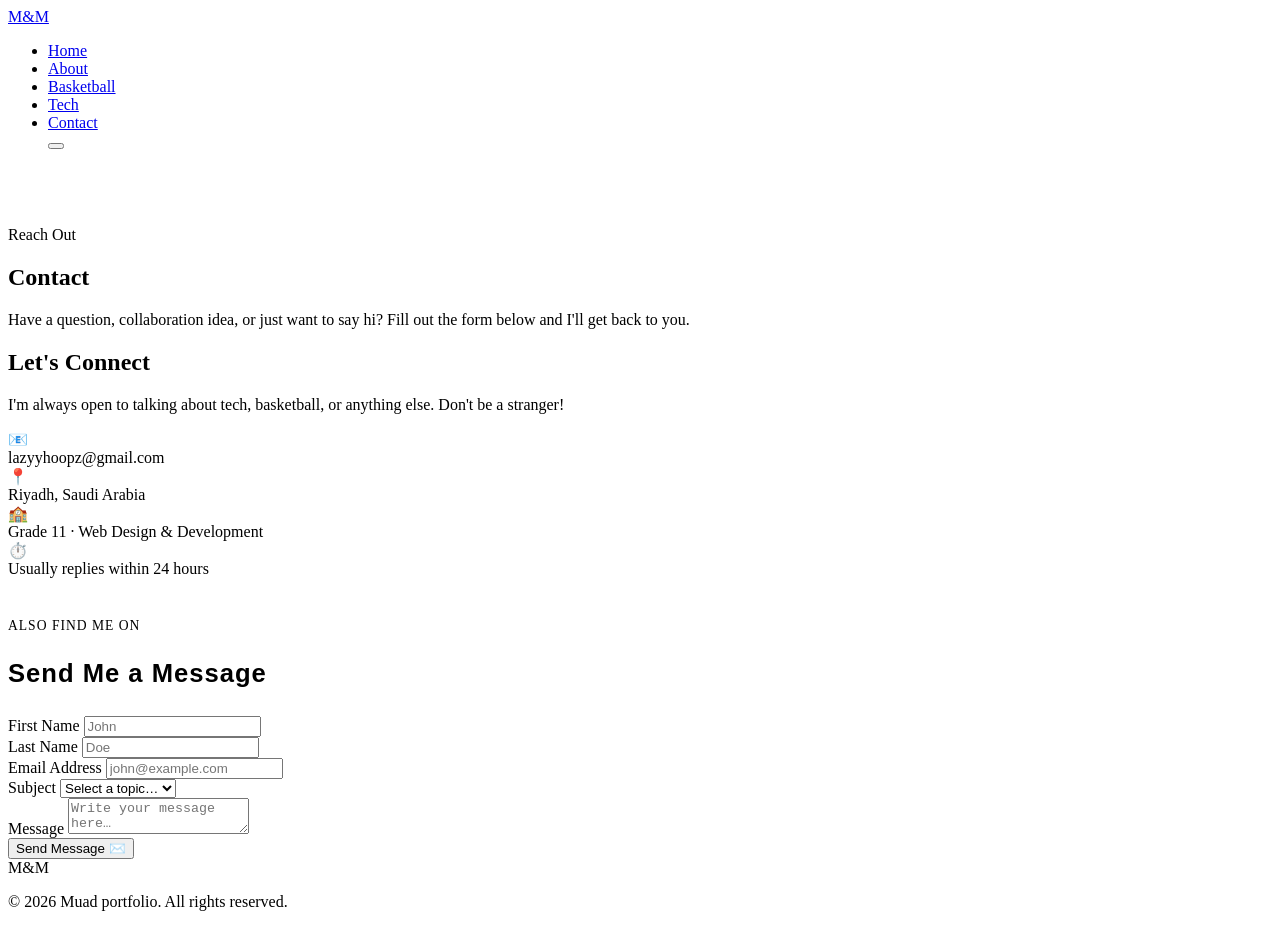
==== contact.html @ 3344b0d8 "Add files via upload" ====
<!DOCTYPE html>
<html lang="en">
<head>
  <meta charset="UTF-8" />
  <meta name="viewport" content="width=device-width, initial-scale=1.0" />
  <title>My Portfolio – Contact</title>
  <link rel="stylesheet" href="style 2.css" />
</head>
<body>

  <nav>
    <a href="index.html" class="nav-logo">M&M</a>
    <ul class="nav-links">
      <li><a href="index.html">Home</a></li>
      <li><a href="about.html">About</a></li>
      <li><a href="basketball.html">Basketball</a></li>
      <li><a href="tech.html">Tech</a></li>
      <li><a href="contact.html">Contact</a></li>
      
    <button class="hamburger" aria-label="Menu">
      <span></span><span></span><span></span>
    </button>
  </nav>

  <div class="page">
    <section class="section" style="padding-top: 60px;">
      <div class="section-label">Reach Out</div>
      <h1 class="section-title reveal">Contact</h1>
      <p class="section-desc reveal">Have a question, collaboration idea, or just want to say hi? Fill out the form below and I'll get back to you.</p>

      <div class="contact-grid">
        <!-- LEFT: INFO -->
        <div class="contact-info reveal">
          <h2>Let's Connect</h2>
          <p>I'm always open to talking about tech, basketball, or anything else. Don't be a stranger!</p>

          <div class="contact-item">
            <div class="contact-icon">📧</div>
            <span>lazyyhoopz@gmail.com</span>
          </div>
          <div class="contact-item">
            <div class="contact-icon">📍</div>
            <span>Riyadh, Saudi Arabia</span>
          </div>
          <div class="contact-item">
            <div class="contact-icon">🏫</div>
            <span>Grade 11 · Web Design & Development</span>
          </div>
          <div class="contact-item">
            <div class="contact-icon">⏱️</div>
            <span>Usually replies within 24 hours</span>
          </div>

          <div style="margin-top: 40px;">
            <p style="color:var(--muted); font-size:0.85rem; margin-bottom:14px; text-transform:uppercase; letter-spacing:1px; font-weight:500;">Also find me on</p>
      
          </div>
        </div>

        <!-- RIGHT: FORM -->
        <div class="contact-form reveal">
          <h3 style="font-family:'Bebas Neue',sans-serif; font-size:1.6rem; letter-spacing:1px; margin-bottom:28px;">Send Me a Message</h3>

          <form id="contactForm">
            <div class="form-row">
              <div class="form-group">
                <label for="firstName">First Name</label>
                <input type="text" id="firstName" name="firstName" placeholder="John" required />
              </div>
              <div class="form-group">
                <label for="lastName">Last Name</label>
                <input type="text" id="lastName" name="lastName" placeholder="Doe" required />
              </div>
            </div>

            <div class="form-group">
              <label for="email">Email Address</label>
              <input type="email" id="email" name="email" placeholder="john@example.com" required />
            </div>

            <div class="form-group">
              <label for="subject">Subject</label>
              <select id="subject" name="subject">
                <option value="">Select a topic…</option>
                <option value="general">General Hello</option>
                <option value="tech">Tech / Web Dev</option>
                <option value="basketball">Basketball</option>
                <option value="collab">Collaboration</option>
                <option value="other">Other</option>
              </select>
            </div>

            <div class="form-group">
              <label for="message">Message</label>
              <textarea id="message" name="message" placeholder="Write your message here…" required></textarea>
            </div>

            <button type="submit" class="btn form-submit">Send Message ✉️</button>
          </form>
        </div>
      </div>
    </section>

    <footer>
      <div class="footer-logo">M&M</div>
      <p>&copy; 2026 Muad portfolio. All rights reserved.</p>
    
    </footer>
  </div>

  <div class="toast"></div>
  <script src="script.js"></script>
</body>
</html>
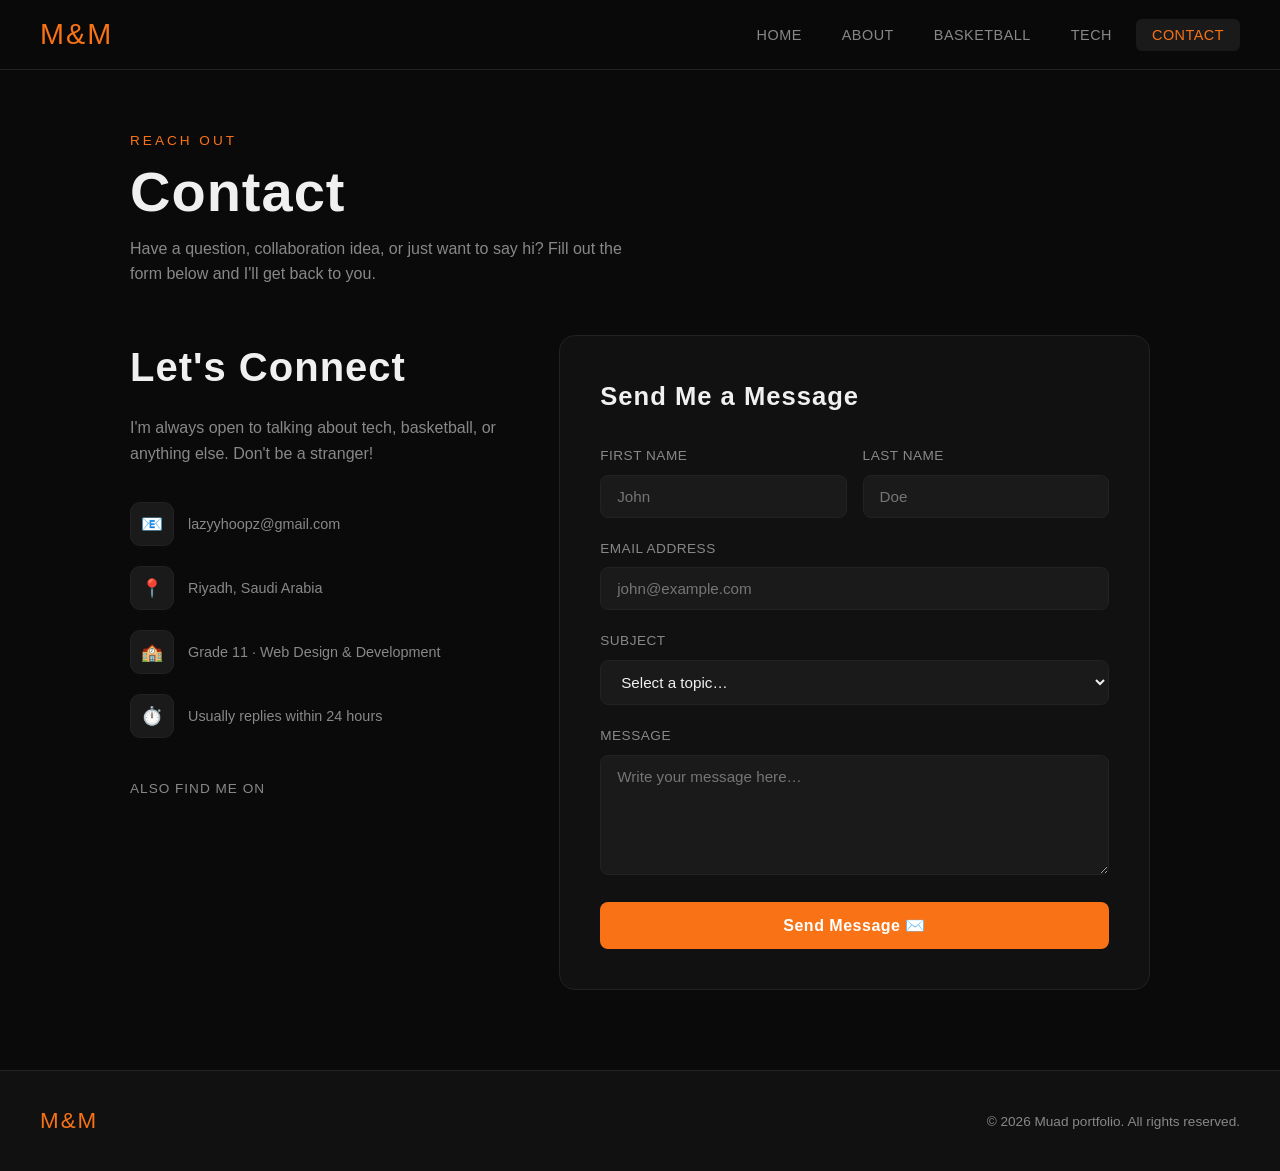
==== commit 58f8f7d1: "Fix stylesheet link in contact.html" ====
--- a/contact.html
+++ b/contact.html
@@ -4,7 +4,7 @@
   <meta charset="UTF-8" />
   <meta name="viewport" content="width=device-width, initial-scale=1.0" />
   <title>My Portfolio – Contact</title>
-  <link rel="stylesheet" href="style 2.css" />
+  <link rel="stylesheet" href="style.css" />
 </head>
 <body>
 
--- a/style.css
+++ b/style.css
@@ -0,0 +1,747 @@
+@import url('https://fonts.googleapis.com/css2?family=Bebas+Neue&family=DM+Sans:wght@300;400;500;600&display=swap');
+
+:root {
+  --bg: #0a0a0a;
+  --surface: #111111;
+  --surface2: #1a1a1a;
+  --accent: #f97316;
+  --accent2: #fb923c;
+  --text: #f0f0f0;
+  --muted: #888;
+  --border: #222;
+  --nav-h: 70px;
+}
+
+* {
+  margin: 0;
+  padding: 0;
+  box-sizing: border-box;
+}
+
+html {
+  scroll-behavior: smooth;
+}
+
+body {
+  background: var(--bg);
+  color: var(--text);
+  font-family: 'DM Sans', sans-serif;
+  font-size: 16px;
+  line-height: 1.6;
+  min-height: 100vh;
+}
+
+/* ── NAV ── */
+nav {
+  position: fixed;
+  top: 0;
+  left: 0;
+  right: 0;
+  z-index: 100;
+  height: var(--nav-h);
+  background: rgba(10,10,10,0.92);
+  backdrop-filter: blur(12px);
+  border-bottom: 1px solid var(--border);
+  display: flex;
+  align-items: center;
+  justify-content: space-between;
+  padding: 0 40px;
+}
+
+.nav-logo {
+  font-family: 'Bebas Neue', sans-serif;
+  font-size: 1.8rem;
+  color: var(--accent);
+  letter-spacing: 2px;
+  text-decoration: none;
+}
+
+.nav-links {
+  display: flex;
+  gap: 8px;
+  list-style: none;
+}
+
+.nav-links a {
+  text-decoration: none;
+  color: var(--muted);
+  font-weight: 500;
+  font-size: 0.9rem;
+  letter-spacing: 0.5px;
+  padding: 8px 16px;
+  border-radius: 6px;
+  transition: color 0.2s, background 0.2s;
+  text-transform: uppercase;
+}
+
+.nav-links a:hover,
+.nav-links a.active {
+  color: var(--text);
+  background: var(--surface2);
+}
+
+.nav-links a.active {
+  color: var(--accent);
+}
+
+.hamburger {
+  display: none;
+  flex-direction: column;
+  gap: 5px;
+  cursor: pointer;
+  background: none;
+  border: none;
+  padding: 4px;
+}
+
+.hamburger span {
+  display: block;
+  width: 24px;
+  height: 2px;
+  background: var(--text);
+  transition: all 0.3s;
+}
+
+/* ── PAGE WRAPPER ── */
+.page {
+  padding-top: var(--nav-h);
+  min-height: 100vh;
+}
+
+/* ── HERO ── */
+.hero {
+  min-height: calc(100vh - var(--nav-h));
+  display: flex;
+  align-items: center;
+  padding: 60px 40px;
+  position: relative;
+  overflow: hidden;
+}
+
+.hero::before {
+  content: '';
+  position: absolute;
+  top: -200px;
+  right: -200px;
+  width: 600px;
+  height: 600px;
+  background: radial-gradient(circle, rgba(249,115,22,0.12) 0%, transparent 70%);
+  pointer-events: none;
+}
+
+.hero-content {
+  max-width: 700px;
+  animation: fadeUp 0.8s ease both;
+}
+
+.hero-tag {
+  display: inline-block;
+  background: rgba(249,115,22,0.15);
+  color: var(--accent);
+  border: 1px solid rgba(249,115,22,0.3);
+  padding: 6px 16px;
+  border-radius: 100px;
+  font-size: 0.8rem;
+  font-weight: 600;
+  letter-spacing: 1px;
+  text-transform: uppercase;
+  margin-bottom: 24px;
+}
+
+.hero h1 {
+  font-family: 'Bebas Neue', sans-serif;
+  font-size: clamp(3.5rem, 10vw, 7rem);
+  line-height: 0.95;
+  letter-spacing: 2px;
+  margin-bottom: 24px;
+}
+
+.hero h1 span {
+  color: var(--accent);
+}
+
+.hero p {
+  font-size: 1.1rem;
+  color: var(--muted);
+  max-width: 500px;
+  margin-bottom: 36px;
+}
+
+.btn {
+  display: inline-block;
+  padding: 14px 32px;
+  background: var(--accent);
+  color: #fff;
+  font-family: 'DM Sans', sans-serif;
+  font-weight: 600;
+  font-size: 0.9rem;
+  text-decoration: none;
+  border-radius: 8px;
+  border: none;
+  cursor: pointer;
+  transition: background 0.2s, transform 0.15s;
+  letter-spacing: 0.5px;
+}
+
+.btn:hover {
+  background: var(--accent2);
+  transform: translateY(-2px);
+}
+
+.btn-outline {
+  background: transparent;
+  border: 1.5px solid var(--border);
+  color: var(--text);
+  margin-left: 12px;
+}
+
+.btn-outline:hover {
+  border-color: var(--accent);
+  color: var(--accent);
+  background: transparent;
+}
+
+.hero-img-wrap {
+  position: absolute;
+  right: 80px;
+  top: 50%;
+  transform: translateY(-50%);
+  animation: fadeIn 1s ease 0.3s both;
+}
+
+.hero-img-wrap img {
+  width: 340px;
+  height: 420px;
+  object-fit: cover;
+  border-radius: 16px;
+  border: 2px solid var(--border);
+  box-shadow: 0 40px 80px rgba(0,0,0,0.6);
+}
+
+.hero-img-placeholder {
+  width: 340px;
+  height: 420px;
+  border-radius: 16px;
+  border: 2px solid var(--border);
+  background: var(--surface2);
+  display: flex;
+  flex-direction: column;
+  align-items: center;
+  justify-content: center;
+  gap: 12px;
+  color: var(--muted);
+  font-size: 0.9rem;
+}
+
+.hero-img-placeholder svg {
+  opacity: 0.3;
+}
+
+/* ── SECTIONS ── */
+.section {
+  padding: 80px 40px;
+  max-width: 1100px;
+  margin: 0 auto;
+}
+
+.section-label {
+  font-family: 'Bebas Neue', sans-serif;
+  font-size: 0.85rem;
+  letter-spacing: 3px;
+  color: var(--accent);
+  margin-bottom: 12px;
+  text-transform: uppercase;
+}
+
+.section-title {
+  font-family: 'Bebas Neue', sans-serif;
+  font-size: clamp(2rem, 5vw, 3.5rem);
+  line-height: 1;
+  letter-spacing: 1px;
+  margin-bottom: 16px;
+}
+
+.section-desc {
+  color: var(--muted);
+  max-width: 520px;
+  margin-bottom: 48px;
+}
+
+/* ── CARDS ── */
+.card-grid {
+  display: grid;
+  grid-template-columns: repeat(auto-fill, minmax(280px, 1fr));
+  gap: 20px;
+}
+
+.card {
+  background: var(--surface);
+  border: 1px solid var(--border);
+  border-radius: 12px;
+  overflow: hidden;
+  transition: transform 0.25s, border-color 0.25s;
+}
+
+.card:hover {
+  transform: translateY(-4px);
+  border-color: var(--accent);
+}
+
+.card-img {
+  width: 100%;
+  height: 200px;
+  object-fit: cover;
+  background: var(--surface2);
+  display: flex;
+  align-items: center;
+  justify-content: center;
+  color: var(--muted);
+  font-size: 0.85rem;
+}
+
+.card-img img {
+  width: 100%;
+  height: 200px;
+  object-fit: cover;
+}
+
+.card-body {
+  padding: 20px;
+}
+
+.card-tag {
+  font-size: 0.75rem;
+  font-weight: 600;
+  color: var(--accent);
+  text-transform: uppercase;
+  letter-spacing: 1px;
+  margin-bottom: 8px;
+}
+
+.card-body h3 {
+  font-size: 1.1rem;
+  font-weight: 600;
+  margin-bottom: 8px;
+}
+
+.card-body p {
+  font-size: 0.9rem;
+  color: var(--muted);
+}
+
+/* ── ABOUT PAGE ── */
+.about-grid {
+  display: grid;
+  grid-template-columns: 1fr 1fr;
+  gap: 60px;
+  align-items: center;
+}
+
+.about-photo {
+  position: relative;
+}
+
+.about-photo img {
+  width: 100%;
+  border-radius: 16px;
+  border: 2px solid var(--border);
+}
+
+.about-photo-placeholder {
+  width: 100%;
+  aspect-ratio: 3/4;
+  border-radius: 16px;
+  border: 2px solid var(--border);
+  background: var(--surface2);
+  display: flex;
+  flex-direction: column;
+  align-items: center;
+  justify-content: center;
+  gap: 12px;
+  color: var(--muted);
+  font-size: 0.9rem;
+}
+
+.about-photo::after {
+  content: '';
+  position: absolute;
+  inset: 12px -12px -12px 12px;
+  border-radius: 16px;
+  border: 1.5px solid rgba(249,115,22,0.3);
+  z-index: -1;
+}
+
+.stat-row {
+  display: flex;
+  gap: 32px;
+  margin-top: 40px;
+}
+
+.stat {
+  text-align: left;
+}
+
+.stat-num {
+  font-family: 'Bebas Neue', sans-serif;
+  font-size: 2.5rem;
+  color: var(--accent);
+  line-height: 1;
+}
+
+.stat-label {
+  font-size: 0.8rem;
+  color: var(--muted);
+  text-transform: uppercase;
+  letter-spacing: 1px;
+  margin-top: 4px;
+}
+
+/* Skills list */
+.skills-list {
+  display: flex;
+  flex-wrap: wrap;
+  gap: 10px;
+  margin-top: 24px;
+}
+
+.skill-tag {
+  padding: 7px 16px;
+  background: var(--surface2);
+  border: 1px solid var(--border);
+  border-radius: 100px;
+  font-size: 0.85rem;
+  color: var(--text);
+  transition: border-color 0.2s, color 0.2s;
+}
+
+.skill-tag:hover {
+  border-color: var(--accent);
+  color: var(--accent);
+}
+
+/* ── BASKETBALL PAGE ── */
+.bball-hero {
+  background: var(--surface);
+  border: 1px solid var(--border);
+  border-radius: 16px;
+  padding: 48px;
+  display: grid;
+  grid-template-columns: 1fr 1fr;
+  gap: 48px;
+  align-items: center;
+  margin-bottom: 60px;
+}
+
+.bball-stats {
+  display: grid;
+  grid-template-columns: 1fr 1fr;
+  gap: 16px;
+  margin-top: 48px;
+}
+
+.bball-stat-card {
+  background: var(--surface);
+  border: 1px solid var(--border);
+  border-radius: 12px;
+  padding: 24px;
+  text-align: center;
+}
+
+.bball-stat-card .num {
+  font-family: 'Bebas Neue', sans-serif;
+  font-size: 3rem;
+  color: var(--accent);
+  line-height: 1;
+}
+
+.bball-stat-card .lbl {
+  font-size: 0.8rem;
+  color: var(--muted);
+  text-transform: uppercase;
+  letter-spacing: 1px;
+  margin-top: 6px;
+}
+
+.position-badge {
+  display: inline-block;
+  background: var(--accent);
+  color: #fff;
+  font-weight: 700;
+  font-size: 0.75rem;
+  letter-spacing: 2px;
+  text-transform: uppercase;
+  padding: 6px 14px;
+  border-radius: 6px;
+  margin-bottom: 16px;
+}
+
+/* ── TECH PAGE ── */
+.tech-grid {
+  display: grid;
+  grid-template-columns: repeat(auto-fill, minmax(240px, 1fr));
+  gap: 16px;
+}
+
+.tech-card {
+  background: var(--surface);
+  border: 1px solid var(--border);
+  border-radius: 12px;
+  padding: 28px;
+  transition: transform 0.2s, border-color 0.2s;
+}
+
+.tech-card:hover {
+  transform: translateY(-4px);
+  border-color: var(--accent);
+}
+
+.tech-icon {
+  font-size: 2.2rem;
+  margin-bottom: 16px;
+}
+
+.tech-card h3 {
+  font-size: 1rem;
+  font-weight: 600;
+  margin-bottom: 8px;
+}
+
+.tech-card p {
+  font-size: 0.85rem;
+  color: var(--muted);
+}
+
+.progress-bar-wrap {
+  margin-top: 14px;
+  background: var(--surface2);
+  border-radius: 100px;
+  height: 4px;
+  overflow: hidden;
+}
+
+.progress-bar {
+  height: 100%;
+  background: var(--accent);
+  border-radius: 100px;
+  width: 0;
+  transition: width 1s ease;
+}
+
+/* ── CONTACT PAGE ── */
+.contact-grid {
+  display: grid;
+  grid-template-columns: 1fr 1.6fr;
+  gap: 60px;
+  align-items: start;
+}
+
+.contact-info h2 {
+  font-family: 'Bebas Neue', sans-serif;
+  font-size: 2.5rem;
+  letter-spacing: 1px;
+  margin-bottom: 16px;
+}
+
+.contact-info p {
+  color: var(--muted);
+  margin-bottom: 36px;
+}
+
+.contact-item {
+  display: flex;
+  align-items: center;
+  gap: 14px;
+  margin-bottom: 20px;
+}
+
+.contact-icon {
+  width: 44px;
+  height: 44px;
+  background: var(--surface2);
+  border: 1px solid var(--border);
+  border-radius: 10px;
+  display: flex;
+  align-items: center;
+  justify-content: center;
+  font-size: 1.1rem;
+  flex-shrink: 0;
+}
+
+.contact-item span {
+  color: var(--muted);
+  font-size: 0.9rem;
+}
+
+/* Form */
+.contact-form {
+  background: var(--surface);
+  border: 1px solid var(--border);
+  border-radius: 16px;
+  padding: 40px;
+}
+
+.form-row {
+  display: grid;
+  grid-template-columns: 1fr 1fr;
+  gap: 16px;
+}
+
+.form-group {
+  margin-bottom: 20px;
+}
+
+.form-group label {
+  display: block;
+  font-size: 0.85rem;
+  font-weight: 500;
+  color: var(--muted);
+  margin-bottom: 8px;
+  text-transform: uppercase;
+  letter-spacing: 0.5px;
+}
+
+.form-group input,
+.form-group textarea,
+.form-group select {
+  width: 100%;
+  background: var(--surface2);
+  border: 1.5px solid var(--border);
+  color: var(--text);
+  font-family: 'DM Sans', sans-serif;
+  font-size: 0.95rem;
+  padding: 12px 16px;
+  border-radius: 8px;
+  outline: none;
+  transition: border-color 0.2s;
+}
+
+.form-group input:focus,
+.form-group textarea:focus,
+.form-group select:focus {
+  border-color: var(--accent);
+}
+
+.form-group textarea {
+  resize: vertical;
+  min-height: 120px;
+}
+
+.form-submit {
+  width: 100%;
+  padding: 14px;
+  font-size: 1rem;
+}
+
+/* ── FOOTER ── */
+footer {
+  background: var(--surface);
+  border-top: 1px solid var(--border);
+  padding: 32px 40px;
+  display: flex;
+  align-items: center;
+  justify-content: space-between;
+  flex-wrap: wrap;
+  gap: 16px;
+}
+
+.footer-logo {
+  font-family: 'Bebas Neue', sans-serif;
+  font-size: 1.4rem;
+  color: var(--accent);
+  letter-spacing: 2px;
+}
+
+footer p {
+  color: var(--muted);
+  font-size: 0.85rem;
+}
+
+.footer-socials {
+  display: flex;
+  gap: 12px;
+}
+
+.footer-socials a {
+  width: 36px;
+  height: 36px;
+  background: var(--surface2);
+  border: 1px solid var(--border);
+  border-radius: 8px;
+  display: flex;
+  align-items: center;
+  justify-content: center;
+  text-decoration: none;
+  font-size: 0.9rem;
+  color: var(--muted);
+  transition: border-color 0.2s, color 0.2s;
+}
+
+.footer-socials a:hover {
+  border-color: var(--accent);
+  color: var(--accent);
+}
+
+/* ── TOAST ── */
+.toast {
+  position: fixed;
+  bottom: 30px;
+  right: 30px;
+  background: var(--surface);
+  border: 1px solid var(--accent);
+  color: var(--text);
+  padding: 14px 24px;
+  border-radius: 10px;
+  font-size: 0.9rem;
+  font-weight: 500;
+  z-index: 999;
+  opacity: 0;
+  transform: translateY(20px);
+  transition: opacity 0.3s, transform 0.3s;
+  pointer-events: none;
+}
+
+.toast.show {
+  opacity: 1;
+  transform: translateY(0);
+}
+
+/* ── ANIMATIONS ── */
+@keyframes fadeUp {
+  from { opacity: 0; transform: translateY(30px); }
+  to   { opacity: 1; transform: translateY(0); }
+}
+
+@keyframes fadeIn {
+  from { opacity: 0; }
+  to   { opacity: 1; }
+}
+
+
+.reveal {
+  opacity: 0;
+  transform: translateY(24px);
+  transition: opacity 0.6s ease, transform 0.6s ease;
+}
+
+.reveal.visible {
+  opacity: 1;
+  transform: translateY(0);
+}
+
+/* ── RESPONSIVE ── */
+@media (max-width: 900px) {
+  .hero-img-wrap { display: none; }
+  .about-grid, .contact-grid, .bball-hero { grid-template-columns: 1fr; }
+  .form-row { grid-template-columns: 1fr; }
+}
+
+@media (max-width: 640px) {
+  nav { padding: 0 20px; }
+  .nav-links { display: none; position: fixed; top: var(--nav-h); left: 0; right: 0; flex-direction: column; background: var(--bg); padding: 16px; border-bottom: 1px solid var(--border); gap: 4px; }
+  .nav-links.open { display: flex; }
+  .hamburger { display: flex; }
+  .hero, .section { padding-left: 20px; padding-right: 20px; }
+  footer { padding: 24px 20px; }
+  .contact-form { padding: 24px; }
+  .bball-stats { grid-template-columns: 1fr 1fr; }
+}
